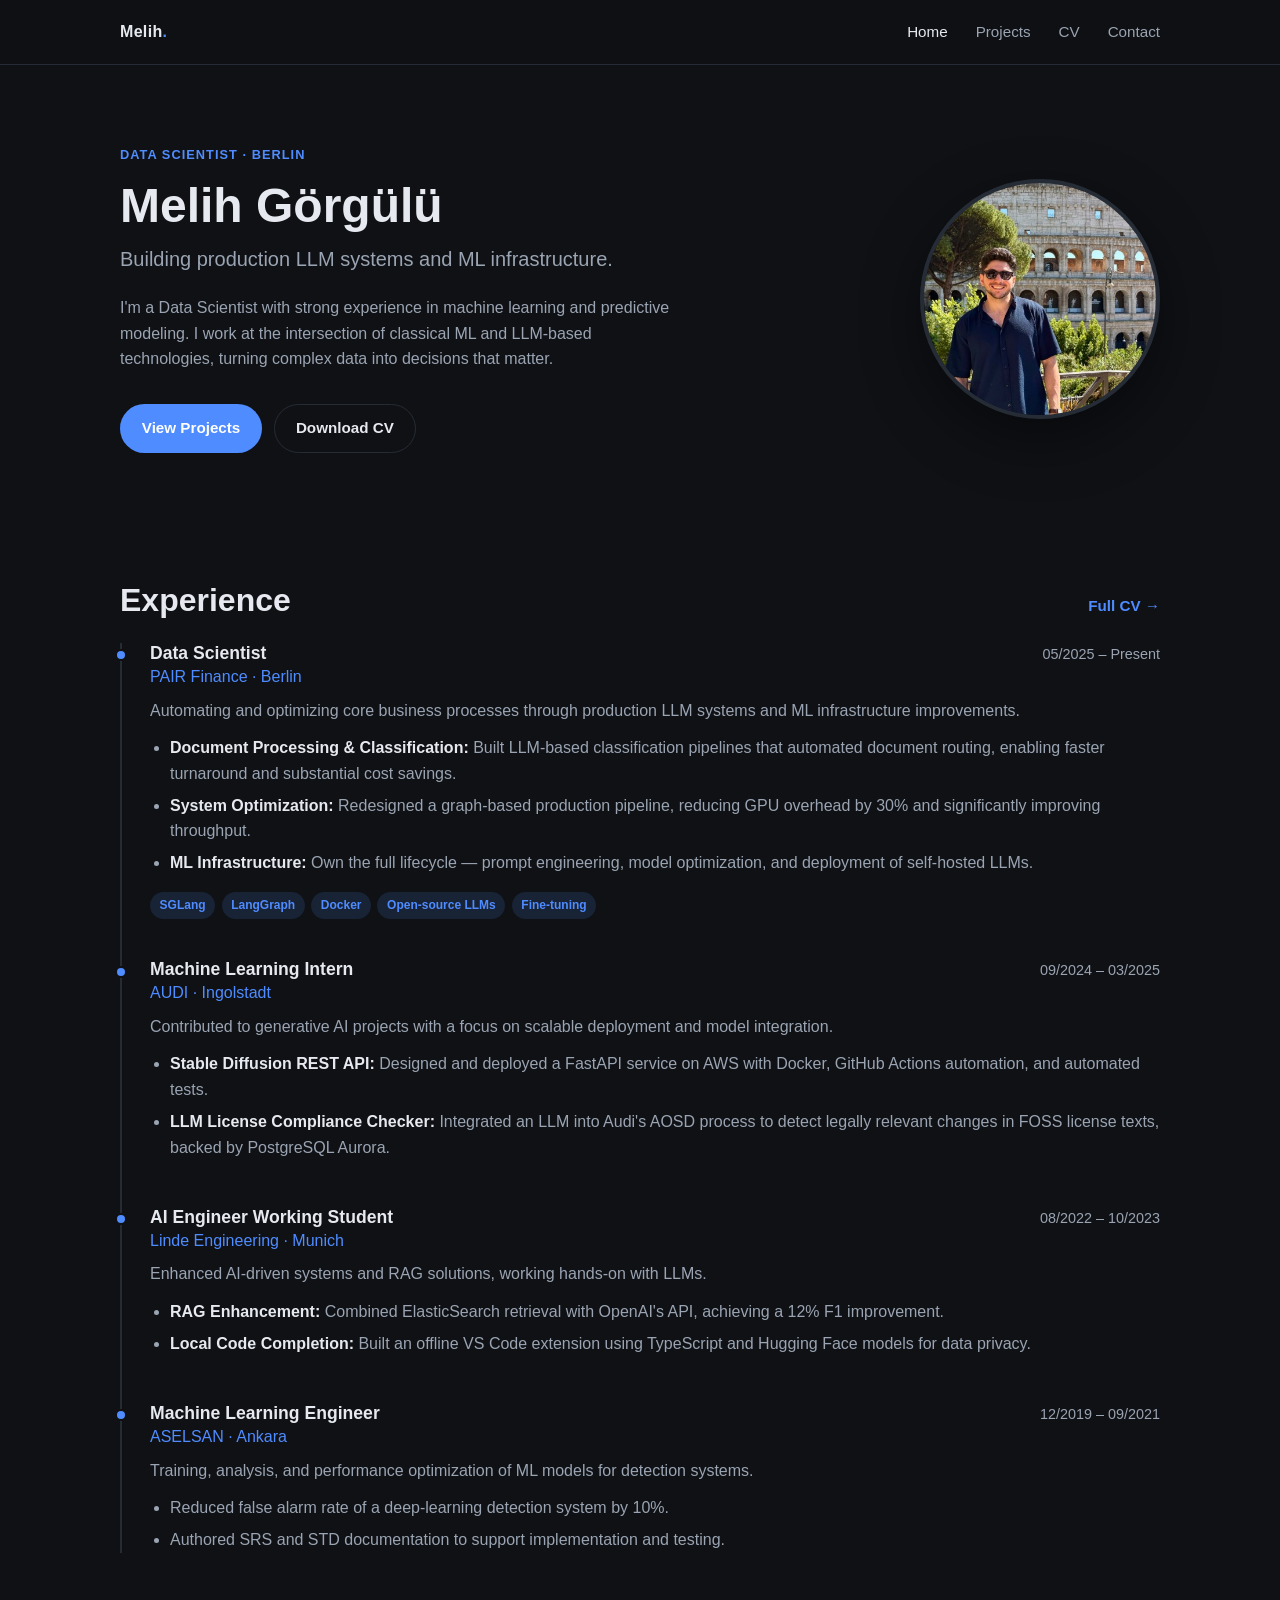
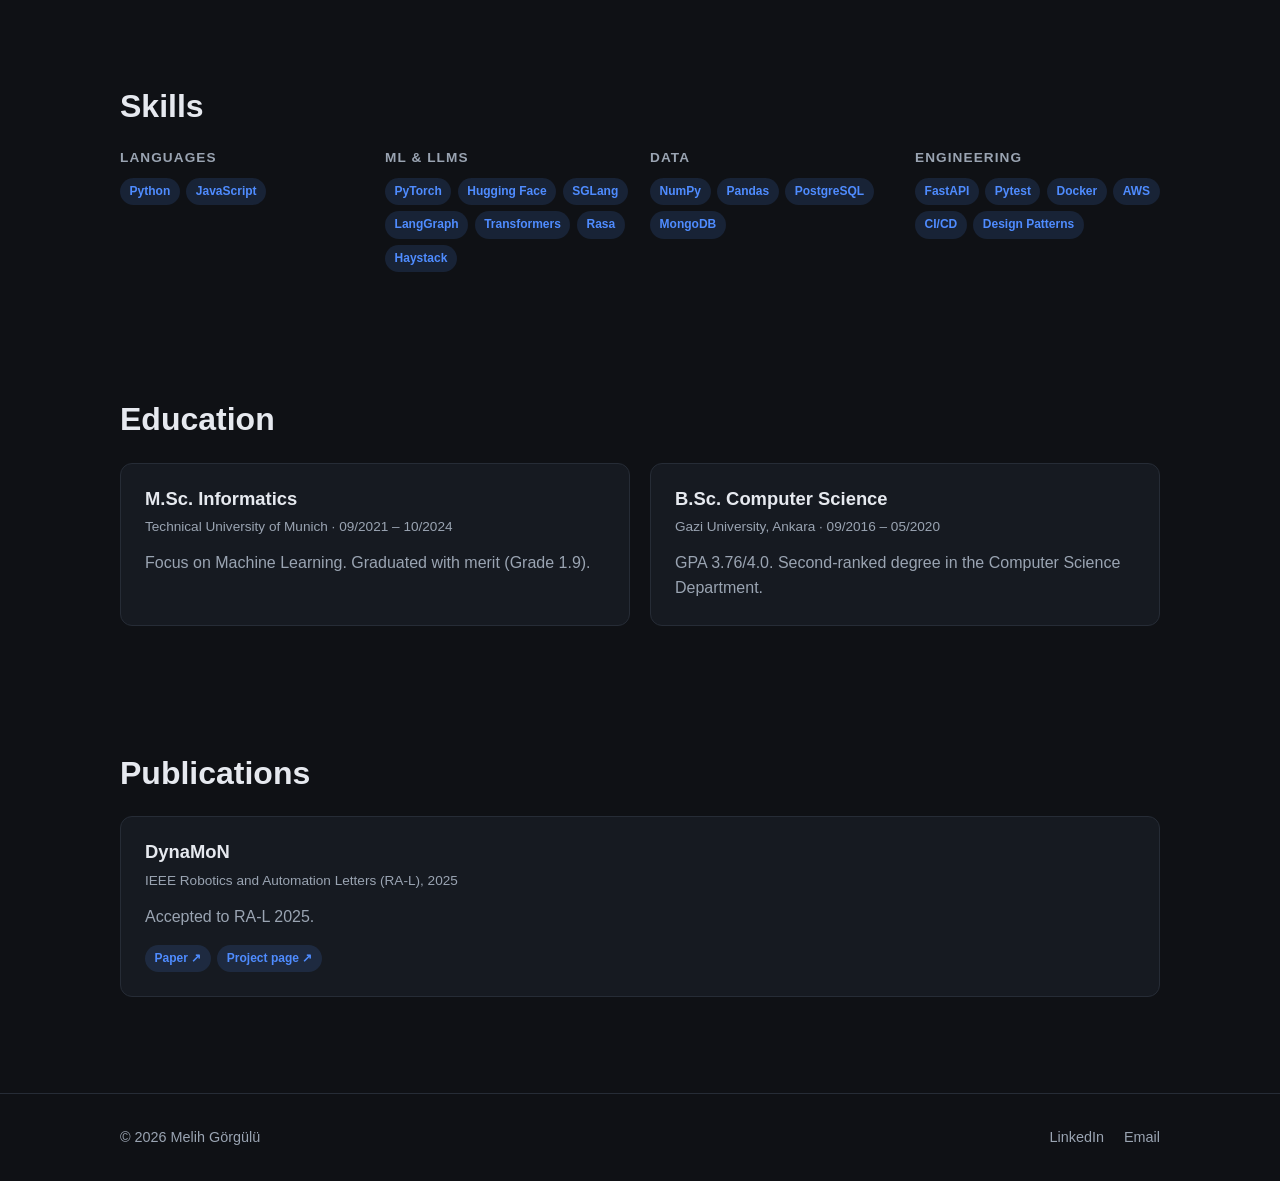
==== index.html @ 757ae7d1 "Initial portfolio site Static HTML/CSS portfolio with home, projects, CV, and contact pages.  Co-Aut" ====
<!DOCTYPE html>
<html lang="en">
<head>
  <meta charset="UTF-8" />
  <meta name="viewport" content="width=device-width, initial-scale=1.0" />
  <title>Melih Görgülü — Data Scientist</title>
  <meta name="description" content="Melih Görgülü is a Data Scientist based in Berlin, working on production LLM systems, machine learning infrastructure, and predictive modeling." />
  <link rel="stylesheet" href="css/style.css" />
</head>
<body>

  <header class="site-header">
    <div class="container">
      <a href="index.html" class="logo">Melih<span>.</span></a>
      <nav class="nav">
        <ul>
          <li><a href="index.html" class="active">Home</a></li>
          <li><a href="projects.html">Projects</a></li>
          <li><a href="cv.html">CV</a></li>
          <li><a href="contact.html">Contact</a></li>
        </ul>
      </nav>
    </div>
  </header>

  <main>

    <!-- Hero -->
    <section class="hero">
      <div class="container">
        <div class="hero-text">
          <p class="eyebrow">Data Scientist · Berlin</p>
          <h1>Melih Görgülü</h1>
          <p class="subtitle">Building production LLM systems and ML infrastructure.</p>
          <p class="lead">
            I'm a Data Scientist with strong experience in machine learning and predictive modeling.
            I work at the intersection of classical ML and LLM-based technologies, turning complex
            data into decisions that matter.
          </p>
          <div class="hero-actions">
            <a href="projects.html" class="btn btn-primary">View Projects</a>
            <a href="assets/CV.pdf" class="btn btn-outline" target="_blank" rel="noopener">Download CV</a>
          </div>
        </div>
        <div class="hero-photo">
          <img src="assets/melih-photo.jpeg" alt="Portrait of Melih Görgülü" />
        </div>
      </div>
    </section>

    <!-- Experience -->
    <section id="experience">
      <div class="container">
        <div class="section-header">
          <h2>Experience</h2>
          <a href="cv.html">Full CV →</a>
        </div>

        <div class="timeline">

          <div class="timeline-item">
            <div class="timeline-header">
              <div>
                <h3>Data Scientist</h3>
                <span class="company">PAIR Finance · Berlin</span>
              </div>
              <span class="period">05/2025 – Present</span>
            </div>
            <p>Automating and optimizing core business processes through production LLM systems and ML infrastructure improvements.</p>
            <ul>
              <li><strong>Document Processing &amp; Classification:</strong> Built LLM-based classification pipelines that automated document routing, enabling faster turnaround and substantial cost savings.</li>
              <li><strong>System Optimization:</strong> Redesigned a graph-based production pipeline, reducing GPU overhead by 30% and significantly improving throughput.</li>
              <li><strong>ML Infrastructure:</strong> Own the full lifecycle — prompt engineering, model optimization, and deployment of self-hosted LLMs.</li>
            </ul>
            <div class="tags">
              <span class="tag">SGLang</span>
              <span class="tag">LangGraph</span>
              <span class="tag">Docker</span>
              <span class="tag">Open-source LLMs</span>
              <span class="tag">Fine-tuning</span>
            </div>
          </div>

          <div class="timeline-item">
            <div class="timeline-header">
              <div>
                <h3>Machine Learning Intern</h3>
                <span class="company">AUDI · Ingolstadt</span>
              </div>
              <span class="period">09/2024 – 03/2025</span>
            </div>
            <p>Contributed to generative AI projects with a focus on scalable deployment and model integration.</p>
            <ul>
              <li><strong>Stable Diffusion REST API:</strong> Designed and deployed a FastAPI service on AWS with Docker, GitHub Actions automation, and automated tests.</li>
              <li><strong>LLM License Compliance Checker:</strong> Integrated an LLM into Audi's AOSD process to detect legally relevant changes in FOSS license texts, backed by PostgreSQL Aurora.</li>
            </ul>
          </div>

          <div class="timeline-item">
            <div class="timeline-header">
              <div>
                <h3>AI Engineer Working Student</h3>
                <span class="company">Linde Engineering · Munich</span>
              </div>
              <span class="period">08/2022 – 10/2023</span>
            </div>
            <p>Enhanced AI-driven systems and RAG solutions, working hands-on with LLMs.</p>
            <ul>
              <li><strong>RAG Enhancement:</strong> Combined ElasticSearch retrieval with OpenAI's API, achieving a 12% F1 improvement.</li>
              <li><strong>Local Code Completion:</strong> Built an offline VS Code extension using TypeScript and Hugging Face models for data privacy.</li>
            </ul>
          </div>

          <div class="timeline-item">
            <div class="timeline-header">
              <div>
                <h3>Machine Learning Engineer</h3>
                <span class="company">ASELSAN · Ankara</span>
              </div>
              <span class="period">12/2019 – 09/2021</span>
            </div>
            <p>Training, analysis, and performance optimization of ML models for detection systems.</p>
            <ul>
              <li>Reduced false alarm rate of a deep-learning detection system by 10%.</li>
              <li>Authored SRS and STD documentation to support implementation and testing.</li>
            </ul>
          </div>

        </div>
      </div>
    </section>

    <!-- Skills -->
    <section id="skills">
      <div class="container">
        <h2>Skills</h2>
        <div class="skills-grid">
          <div class="skill-group">
            <h3>Languages</h3>
            <div class="tags">
              <span class="tag">Python</span>
              <span class="tag">JavaScript</span>
            </div>
          </div>
          <div class="skill-group">
            <h3>ML &amp; LLMs</h3>
            <div class="tags">
              <span class="tag">PyTorch</span>
              <span class="tag">Hugging Face</span>
              <span class="tag">SGLang</span>
              <span class="tag">LangGraph</span>
              <span class="tag">Transformers</span>
              <span class="tag">Rasa</span>
              <span class="tag">Haystack</span>
            </div>
          </div>
          <div class="skill-group">
            <h3>Data</h3>
            <div class="tags">
              <span class="tag">NumPy</span>
              <span class="tag">Pandas</span>
              <span class="tag">PostgreSQL</span>
              <span class="tag">MongoDB</span>
            </div>
          </div>
          <div class="skill-group">
            <h3>Engineering</h3>
            <div class="tags">
              <span class="tag">FastAPI</span>
              <span class="tag">Pytest</span>
              <span class="tag">Docker</span>
              <span class="tag">AWS</span>
              <span class="tag">CI/CD</span>
              <span class="tag">Design Patterns</span>
            </div>
          </div>
        </div>
      </div>
    </section>

    <!-- Education -->
    <section id="education">
      <div class="container">
        <h2>Education</h2>
        <div class="grid grid-2">
          <div class="card">
            <h3>M.Sc. Informatics</h3>
            <p class="meta">Technical University of Munich · 09/2021 – 10/2024</p>
            <p>Focus on Machine Learning. Graduated with merit (Grade 1.9).</p>
          </div>
          <div class="card">
            <h3>B.Sc. Computer Science</h3>
            <p class="meta">Gazi University, Ankara · 09/2016 – 05/2020</p>
            <p>GPA 3.76/4.0. Second-ranked degree in the Computer Science Department.</p>
          </div>
        </div>
      </div>
    </section>

    <!-- Publication -->
    <section id="publications">
      <div class="container">
        <h2>Publications</h2>
        <div class="card">
          <h3>DynaMoN</h3>
          <p class="meta">IEEE Robotics and Automation Letters (RA-L), 2025</p>
          <p>Accepted to RA-L 2025.</p>
          <div class="tags">
            <a class="tag" href="https://ieeexplore.ieee.org/document/10777295" target="_blank" rel="noopener">Paper ↗</a>
            <a class="tag" href="https://hannahhaensen.github.io/DynaMoN/" target="_blank" rel="noopener">Project page ↗</a>
          </div>
        </div>
      </div>
    </section>

  </main>

  <footer class="site-footer">
    <div class="container">
      <span>© 2026 Melih Görgülü</span>
      <div class="footer-links">
        <a href="https://linkedin.com/in/melih-gorgulu" target="_blank" rel="noopener">LinkedIn</a>
        <a href="mailto:melihgorgulu98@gmail.com">Email</a>
      </div>
    </div>
  </footer>

</body>
</html>
---- css/style.css ----
/* ==========================================================
   Melih Görgülü — Portfolio Stylesheet
   ========================================================== */

/* ---------- Reset ---------- */
*,
*::before,
*::after {
  box-sizing: border-box;
  margin: 0;
  padding: 0;
}

html {
  scroll-behavior: smooth;
}

img {
  display: block;
  max-width: 100%;
}

a {
  color: inherit;
  text-decoration: none;
}

ul {
  list-style: none;
}

button,
input,
textarea {
  font: inherit;
  color: inherit;
}

/* ---------- Design tokens ---------- */
:root {
  --bg: #0f1115;
  --bg-elevated: #161a21;
  --border: #262c36;
  --text: #e6e9ef;
  --text-muted: #9aa4b2;
  --accent: #4f8cff;
  --accent-soft: rgba(79, 140, 255, 0.14);
  --radius: 12px;
  --max-width: 1040px;
  --font: -apple-system, BlinkMacSystemFont, "Segoe UI", Roboto, "Helvetica Neue",
    Arial, sans-serif;
}

/* ---------- Base ---------- */
body {
  font-family: var(--font);
  background: var(--bg);
  color: var(--text);
  line-height: 1.6;
  -webkit-font-smoothing: antialiased;
}

.container {
  width: min(var(--max-width), 100% - 2.5rem);
  margin-inline: auto;
}

h1,
h2,
h3 {
  line-height: 1.2;
  font-weight: 700;
}

h1 {
  font-size: clamp(2rem, 5vw, 3rem);
}

h2 {
  font-size: clamp(1.5rem, 3vw, 2rem);
  margin-bottom: 1.5rem;
}

h3 {
  font-size: 1.15rem;
}

p {
  color: var(--text-muted);
}

section {
  padding-block: 4rem;
}

.muted {
  color: var(--text-muted);
}

/* ---------- Header / Nav ---------- */
.site-header {
  position: sticky;
  top: 0;
  z-index: 10;
  background: rgba(15, 17, 21, 0.85);
  backdrop-filter: blur(10px);
  border-bottom: 1px solid var(--border);
}

.site-header .container {
  display: flex;
  align-items: center;
  justify-content: space-between;
  gap: 1.5rem;
  min-height: 64px;
}

.logo {
  font-weight: 700;
  letter-spacing: 0.02em;
}

.logo span {
  color: var(--accent);
}

.nav ul {
  display: flex;
  gap: 1.75rem;
}

.nav a {
  color: var(--text-muted);
  font-size: 0.95rem;
  transition: color 0.2s;
}

.nav a:hover,
.nav a.active {
  color: var(--text);
}

/* ---------- Buttons ---------- */
.btn {
  display: inline-flex;
  align-items: center;
  gap: 0.5rem;
  padding: 0.7rem 1.3rem;
  border-radius: 999px;
  font-weight: 600;
  font-size: 0.95rem;
  border: 1px solid transparent;
  cursor: pointer;
  transition: background 0.2s, border-color 0.2s, transform 0.1s;
}

.btn:active {
  transform: translateY(1px);
}

.btn-primary {
  background: var(--accent);
  color: #fff;
}

.btn-primary:hover {
  background: #3f7bef;
}

.btn-outline {
  border-color: var(--border);
  color: var(--text);
  background: transparent;
}

.btn-outline:hover {
  border-color: var(--accent);
  background: var(--accent-soft);
}

/* ---------- Hero ---------- */
.hero {
  padding-block: 5rem 4rem;
}

.hero .container {
  display: grid;
  grid-template-columns: 1fr auto;
  gap: 3rem;
  align-items: center;
}

.hero-text .eyebrow {
  color: var(--accent);
  font-weight: 600;
  letter-spacing: 0.08em;
  text-transform: uppercase;
  font-size: 0.8rem;
  margin-bottom: 0.75rem;
}

.hero-text h1 {
  margin-bottom: 0.5rem;
}

.hero-text .subtitle {
  font-size: 1.25rem;
  margin-bottom: 1.25rem;
  color: var(--text-muted);
}

.hero-text .lead {
  max-width: 560px;
  margin-bottom: 2rem;
}

.hero-actions {
  display: flex;
  flex-wrap: wrap;
  gap: 0.75rem;
}

.hero-photo img {
  width: 240px;
  height: 240px;
  object-fit: cover;
  border-radius: 50%;
  border: 4px solid var(--border);
  box-shadow: 0 20px 60px rgba(0, 0, 0, 0.45);
}

/* ---------- Cards ---------- */
.card {
  background: var(--bg-elevated);
  border: 1px solid var(--border);
  border-radius: var(--radius);
  padding: 1.5rem;
  transition: border-color 0.2s, transform 0.2s;
}

.card:hover {
  border-color: var(--accent);
  transform: translateY(-2px);
}

.card h3 {
  margin-bottom: 0.4rem;
}

.card .meta {
  font-size: 0.85rem;
  color: var(--text-muted);
  margin-bottom: 0.75rem;
}

.grid {
  display: grid;
  gap: 1.25rem;
}

.grid-2 {
  grid-template-columns: repeat(2, 1fr);
}

.grid-3 {
  grid-template-columns: repeat(3, 1fr);
}

/* ---------- Tags ---------- */
.tags {
  display: flex;
  flex-wrap: wrap;
  gap: 0.4rem;
  margin-top: 1rem;
}

.tag {
  font-size: 0.75rem;
  padding: 0.25rem 0.6rem;
  border-radius: 999px;
  background: var(--accent-soft);
  color: var(--accent);
  font-weight: 600;
}

/* ---------- Timeline (Experience / Education) ---------- */
.timeline {
  position: relative;
  padding-left: 1.75rem;
  border-left: 2px solid var(--border);
}

.timeline-item {
  position: relative;
  padding-bottom: 2.5rem;
}

.timeline-item:last-child {
  padding-bottom: 0;
}

.timeline-item::before {
  content: "";
  position: absolute;
  left: calc(-1.75rem - 7px);
  top: 0.4rem;
  width: 12px;
  height: 12px;
  border-radius: 50%;
  background: var(--accent);
  border: 2px solid var(--bg);
}

.timeline-header {
  display: flex;
  flex-wrap: wrap;
  justify-content: space-between;
  gap: 0.5rem 1rem;
  margin-bottom: 0.5rem;
}

.timeline-header h3 {
  font-size: 1.1rem;
}

.timeline-header .company {
  color: var(--accent);
  font-weight: 500;
}

.timeline-header .period {
  font-size: 0.9rem;
  color: var(--text-muted);
  white-space: nowrap;
}

.timeline-item ul {
  list-style: disc;
  padding-left: 1.25rem;
  margin-top: 0.75rem;
  color: var(--text-muted);
}

.timeline-item li {
  margin-bottom: 0.4rem;
}

.timeline-item li strong {
  color: var(--text);
}

/* ---------- Skills ---------- */
.skills-grid {
  display: grid;
  grid-template-columns: repeat(auto-fit, minmax(220px, 1fr));
  gap: 1.25rem;
}

.skill-group h3 {
  font-size: 0.85rem;
  text-transform: uppercase;
  letter-spacing: 0.08em;
  color: var(--text-muted);
  margin-bottom: 0.75rem;
}

.skill-group .tags {
  margin-top: 0;
}

/* ---------- Section header ---------- */
.section-header {
  display: flex;
  align-items: baseline;
  justify-content: space-between;
  flex-wrap: wrap;
  gap: 1rem;
  margin-bottom: 1.5rem;
}

.section-header h2 {
  margin-bottom: 0;
}

.section-header a {
  color: var(--accent);
  font-weight: 600;
  font-size: 0.95rem;
}

/* ---------- Page hero (inner pages) ---------- */
.page-hero {
  padding-block: 4rem 2rem;
}

.page-hero h1 {
  margin-bottom: 0.5rem;
}

.page-hero p {
  max-width: 640px;
}

/* ---------- CV page ---------- */
.cv-actions {
  display: flex;
  flex-wrap: wrap;
  gap: 0.75rem;
  margin-top: 1.5rem;
}

.cv-embed {
  width: 100%;
  height: 80vh;
  border: 1px solid var(--border);
  border-radius: var(--radius);
  background: var(--bg-elevated);
}

/* ---------- Contact form ---------- */
.contact-layout {
  display: grid;
  grid-template-columns: 1fr 1.4fr;
  gap: 3rem;
}

.contact-info ul {
  margin-top: 1.5rem;
  display: flex;
  flex-direction: column;
  gap: 0.75rem;
}

.contact-info li a {
  color: var(--accent);
}

.form-group {
  margin-bottom: 1.25rem;
}

.form-group label {
  display: block;
  font-size: 0.9rem;
  font-weight: 600;
  margin-bottom: 0.4rem;
}

.form-group input,
.form-group textarea {
  width: 100%;
  padding: 0.8rem 1rem;
  background: var(--bg-elevated);
  border: 1px solid var(--border);
  border-radius: 8px;
  color: var(--text);
  transition: border-color 0.2s;
}

.form-group input:focus,
.form-group textarea:focus {
  outline: none;
  border-color: var(--accent);
}

.form-group textarea {
  min-height: 160px;
  resize: vertical;
}

/* ---------- Footer ---------- */
.site-footer {
  border-top: 1px solid var(--border);
  padding-block: 2rem;
  margin-top: 2rem;
}

.site-footer .container {
  display: flex;
  flex-wrap: wrap;
  justify-content: space-between;
  gap: 1rem;
  font-size: 0.9rem;
  color: var(--text-muted);
}

.site-footer a:hover {
  color: var(--text);
}

.footer-links {
  display: flex;
  gap: 1.25rem;
}

/* ---------- Responsive ---------- */
@media (max-width: 820px) {
  .hero .container {
    grid-template-columns: 1fr;
    text-align: center;
  }

  .hero-photo {
    order: -1;
    justify-self: center;
  }

  .hero-text .lead {
    margin-inline: auto;
  }

  .hero-actions {
    justify-content: center;
  }

  .grid-2,
  .grid-3 {
    grid-template-columns: 1fr;
  }

  .contact-layout {
    grid-template-columns: 1fr;
  }
}

@media (max-width: 560px) {
  .site-header .container {
    gap: 0.75rem;
  }

  .nav ul {
    gap: 0.75rem;
  }

  .nav a {
    font-size: 0.8rem;
  }

  section {
    padding-block: 3rem;
  }

  .hero-photo img {
    width: 180px;
    height: 180px;
  }
}
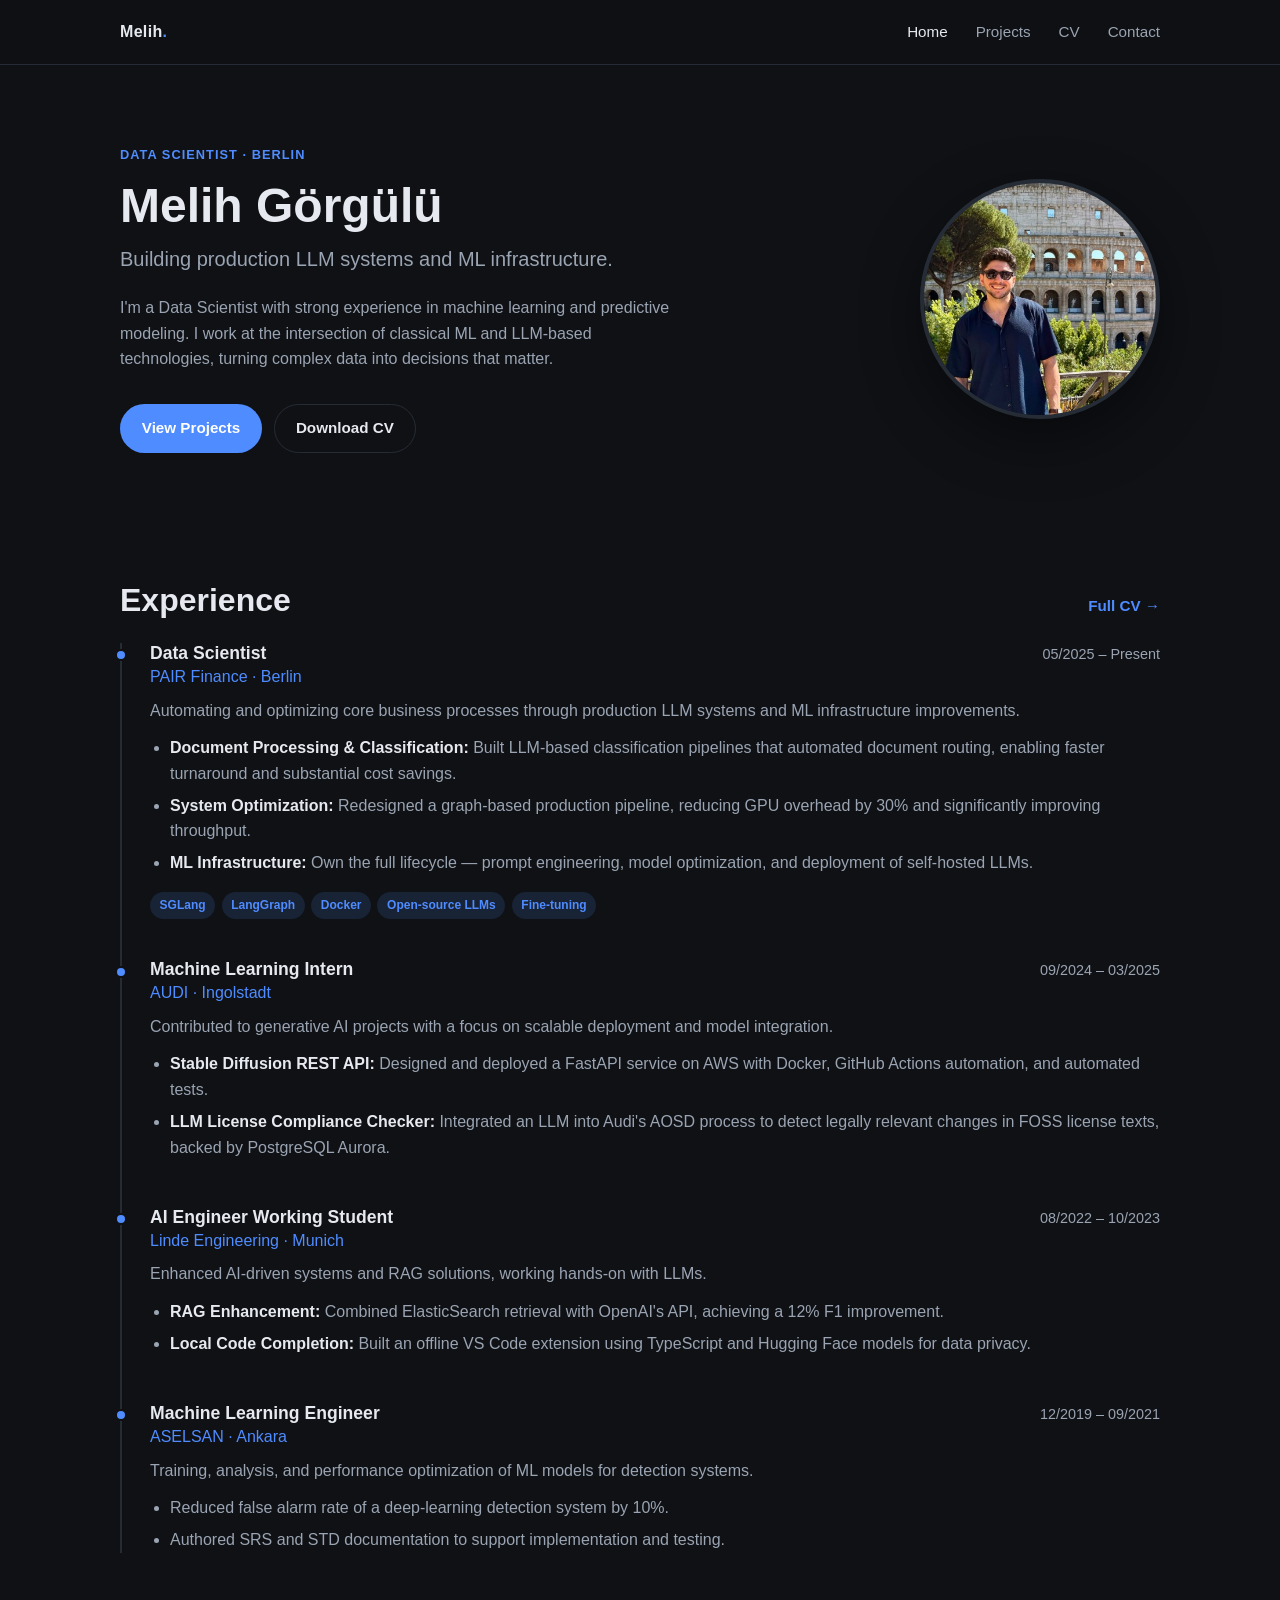
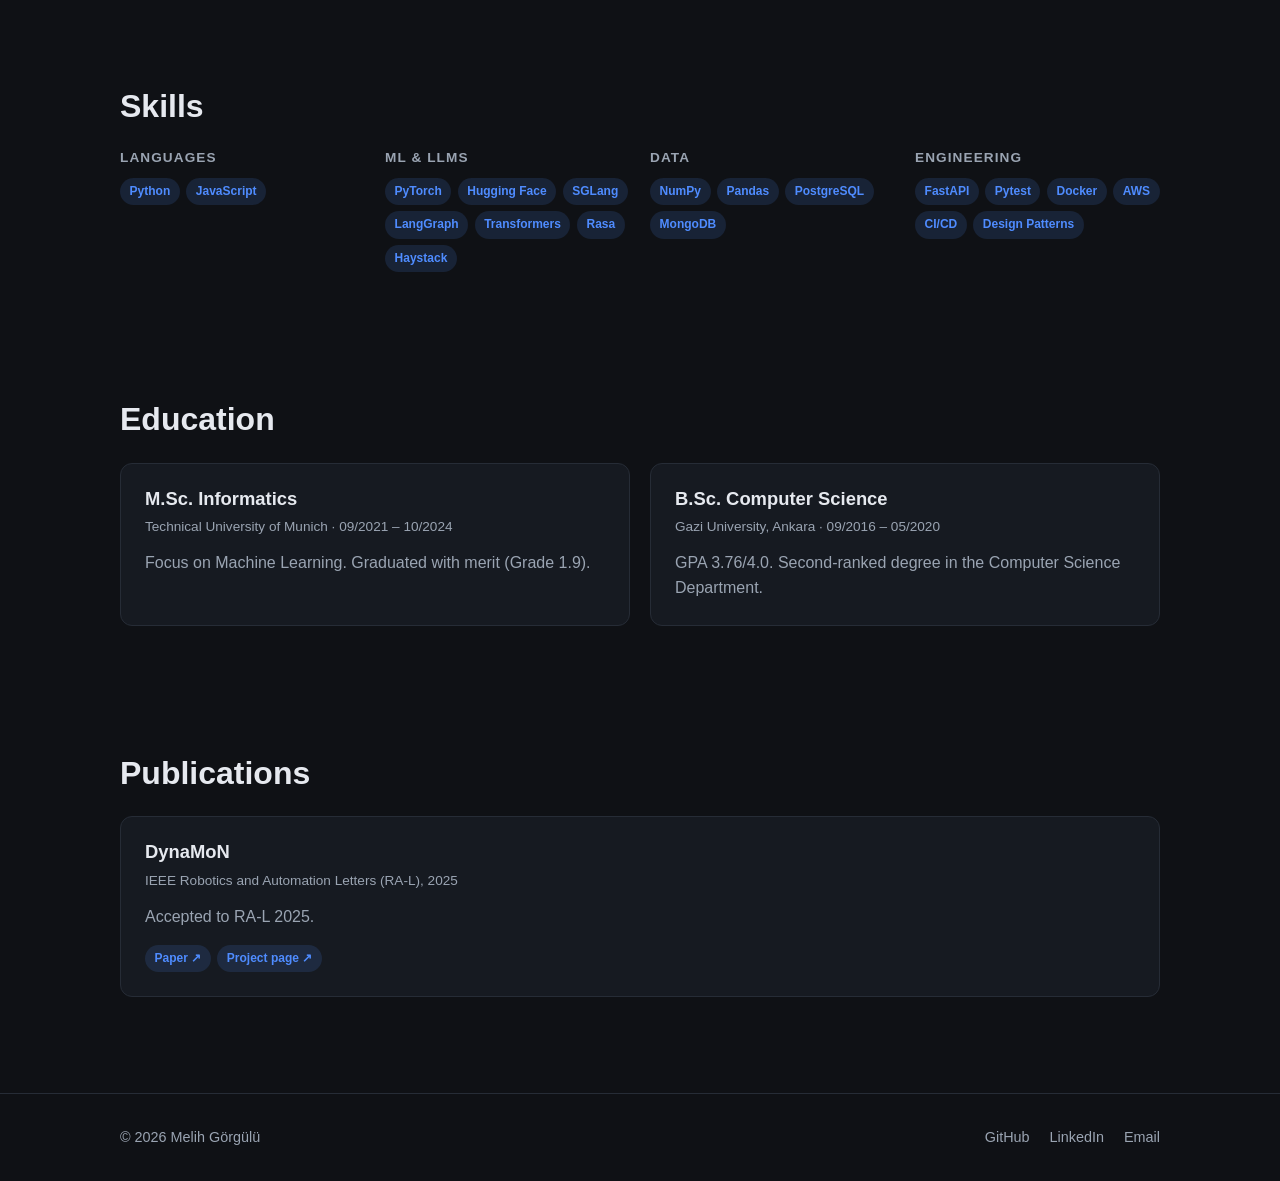
==== commit 884d2bea: "Agent Host changes for agents/website-improvement-suggestions" ====
--- a/index.html
+++ b/index.html
@@ -5,16 +5,60 @@
   <meta name="viewport" content="width=device-width, initial-scale=1.0" />
   <title>Melih Görgülü — Data Scientist</title>
   <meta name="description" content="Melih Görgülü is a Data Scientist based in Berlin, working on production LLM systems, machine learning infrastructure, and predictive modeling." />
+  <link rel="canonical" href="https://melihgorgulu.github.io/index.html" />
+  <meta name="theme-color" content="#0f1115" />
+  <link rel="icon" href="assets/favicon.svg" type="image/svg+xml" />
+
+  <!-- Open Graph / social sharing -->
+  <meta property="og:type" content="website" />
+  <meta property="og:site_name" content="Melih Görgülü" />
+  <meta property="og:title" content="Melih Görgülü — Data Scientist" />
+  <meta property="og:description" content="Data Scientist in Berlin building production LLM systems, ML infrastructure, and predictive models." />
+  <meta property="og:url" content="https://melihgorgulu.github.io/index.html" />
+  <meta property="og:image" content="https://melihgorgulu.github.io/assets/melih-photo.jpeg" />
+  <meta name="twitter:card" content="summary" />
+  <meta name="twitter:title" content="Melih Görgülü — Data Scientist" />
+  <meta name="twitter:description" content="Data Scientist in Berlin building production LLM systems, ML infrastructure, and predictive models." />
+  <meta name="twitter:image" content="https://melihgorgulu.github.io/assets/melih-photo.jpeg" />
+
   <link rel="stylesheet" href="css/style.css" />
+
+  <script type="application/ld+json">
+  {
+    "@context": "https://schema.org",
+    "@type": "Person",
+    "name": "Melih Görgülü",
+    "jobTitle": "Data Scientist",
+    "url": "https://melihgorgulu.github.io/",
+    "image": "https://melihgorgulu.github.io/assets/melih-photo.jpeg",
+    "email": "mailto:melihgorgulu98@gmail.com",
+    "address": {
+      "@type": "PostalAddress",
+      "addressLocality": "Berlin",
+      "addressCountry": "DE"
+    },
+    "alumniOf": [
+      { "@type": "CollegeOrUniversity", "name": "Technical University of Munich" },
+      { "@type": "CollegeOrUniversity", "name": "Gazi University" }
+    ],
+    "knowsAbout": ["Large Language Models", "Machine Learning", "MLOps", "RAG", "Deep Learning"],
+    "sameAs": [
+      "https://linkedin.com/in/melih-gorgulu",
+      "https://github.com/melihgorgulu"
+    ]
+  }
+  </script>
 </head>
 <body>
+
+  <a class="skip-link" href="#main">Skip to content</a>
 
   <header class="site-header">
     <div class="container">
       <a href="index.html" class="logo">Melih<span>.</span></a>
-      <nav class="nav">
+      <nav class="nav" aria-label="Primary">
         <ul>
-          <li><a href="index.html" class="active">Home</a></li>
+          <li><a href="index.html" class="active" aria-current="page">Home</a></li>
           <li><a href="projects.html">Projects</a></li>
           <li><a href="cv.html">CV</a></li>
           <li><a href="contact.html">Contact</a></li>
@@ -23,7 +67,7 @@
     </div>
   </header>
 
-  <main>
+  <main id="main">
 
     <!-- Hero -->
     <section class="hero">
@@ -43,7 +87,7 @@
           </div>
         </div>
         <div class="hero-photo">
-          <img src="assets/melih-photo.jpeg" alt="Portrait of Melih Görgülü" />
+          <img src="assets/melih-photo.jpeg" alt="Portrait of Melih Görgülü" width="400" height="400" />
         </div>
       </div>
     </section>
@@ -217,13 +261,17 @@
 
   <footer class="site-footer">
     <div class="container">
-      <span>© 2026 Melih Görgülü</span>
+      <span>© <span id="year">2026</span> Melih Görgülü</span>
       <div class="footer-links">
+        <a href="https://github.com/melihgorgulu" target="_blank" rel="noopener">GitHub</a>
         <a href="https://linkedin.com/in/melih-gorgulu" target="_blank" rel="noopener">LinkedIn</a>
         <a href="mailto:melihgorgulu98@gmail.com">Email</a>
       </div>
     </div>
   </footer>
 
+
+  <script>document.getElementById("year").textContent = new Date().getFullYear();</script>
+
 </body>
 </html>
--- a/css/style.css
+++ b/css/style.css
@@ -97,6 +97,29 @@
   color: var(--text-muted);
 }
 
+/* ---------- Accessibility ---------- */
+.skip-link {
+  position: absolute;
+  left: -9999px;
+  top: 0;
+  z-index: 100;
+  padding: 0.6rem 1rem;
+  background: var(--accent);
+  color: #fff;
+  border-radius: 0 0 8px 0;
+  font-weight: 600;
+}
+
+.skip-link:focus {
+  left: 0;
+}
+
+:focus-visible {
+  outline: 2px solid var(--accent);
+  outline-offset: 2px;
+  border-radius: 4px;
+}
+
 /* ---------- Header / Nav ---------- */
 .site-header {
   position: sticky;
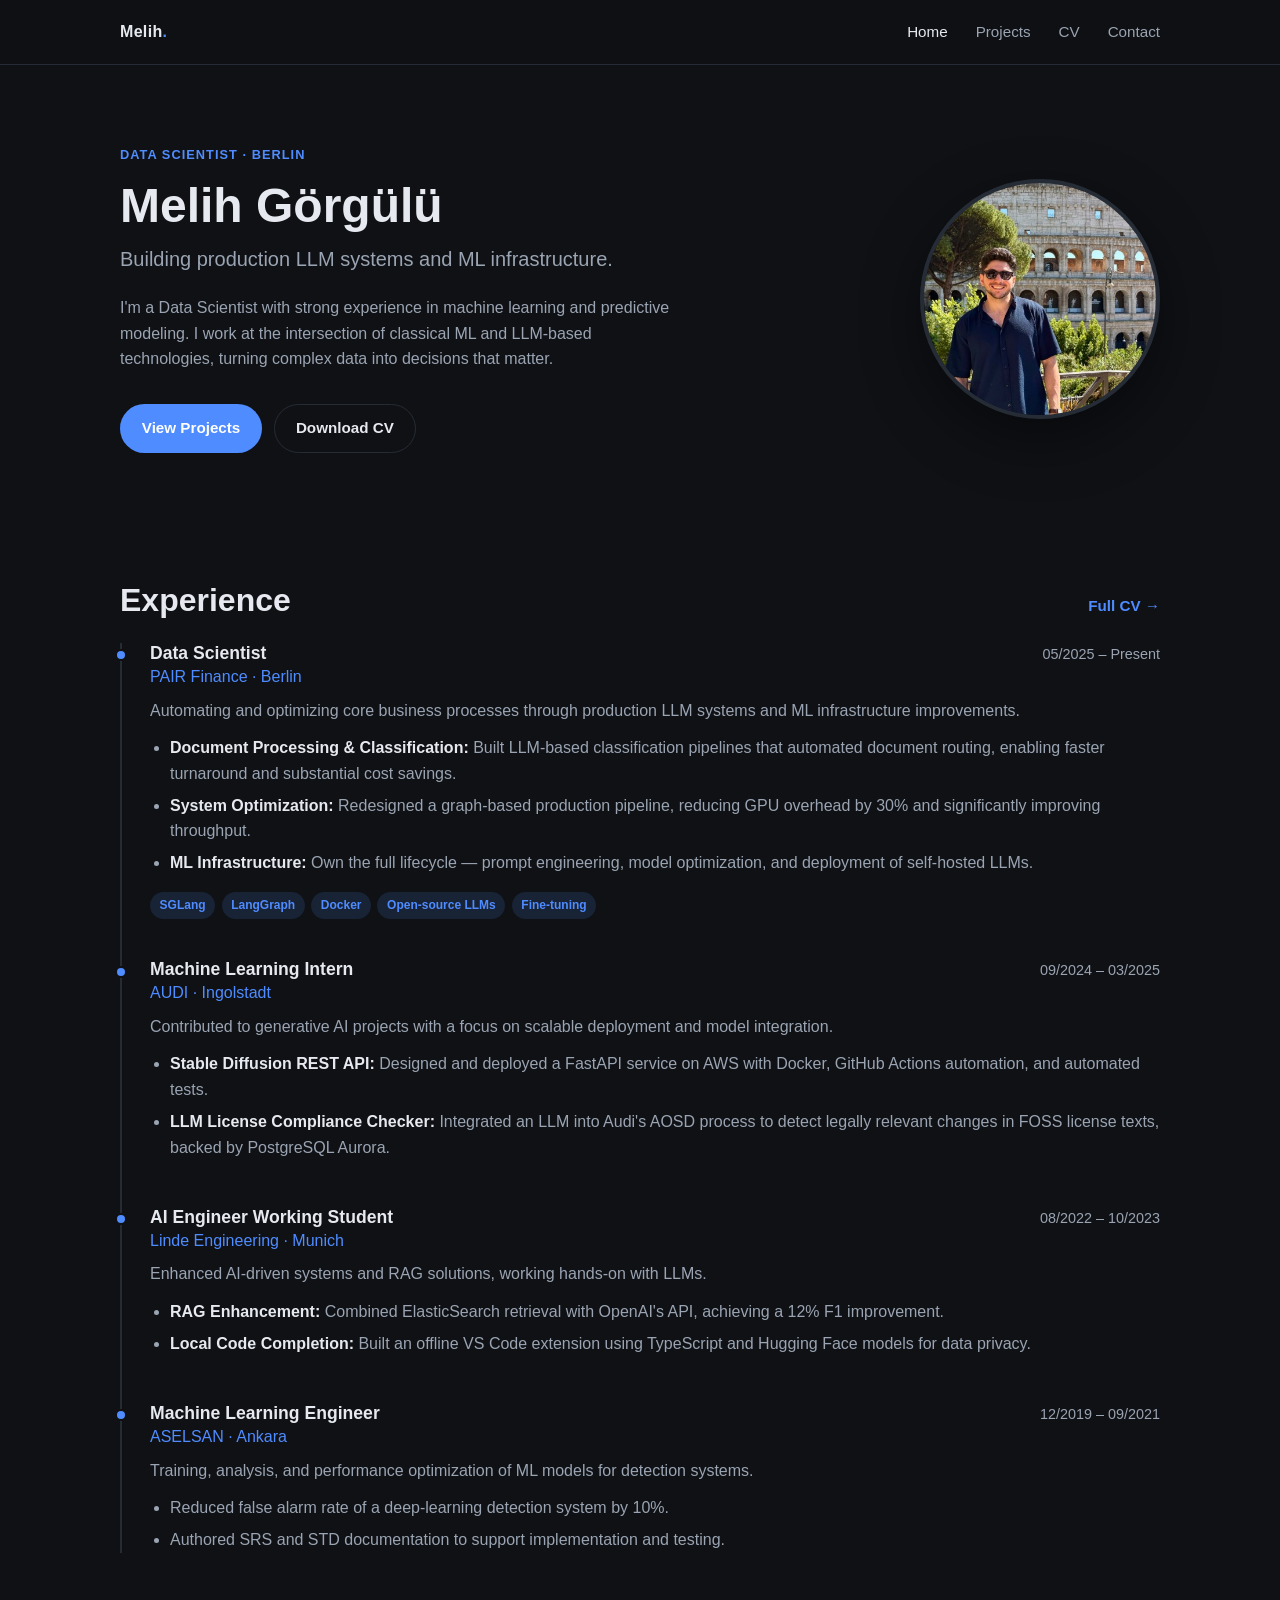
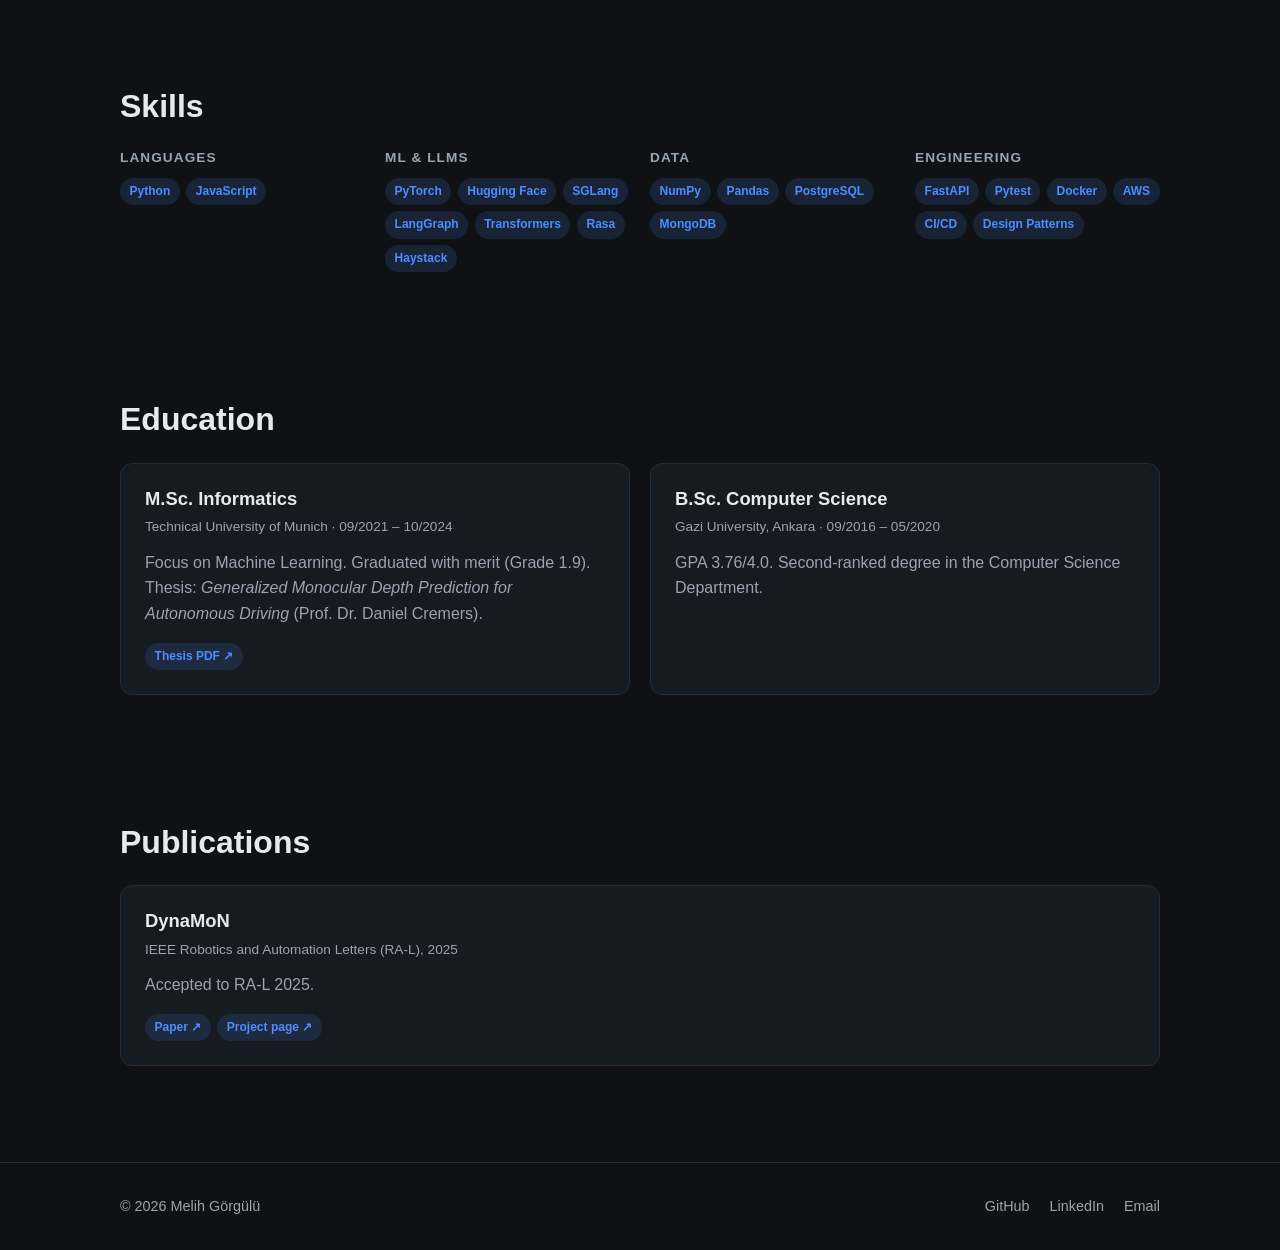
==== commit 4d3b2929: "Add M.Sc. thesis to portfolio Adds the TUM master's thesis PDF and links it from a Research card on " ====
--- a/index.html
+++ b/index.html
@@ -231,6 +231,10 @@
             <h3>M.Sc. Informatics</h3>
             <p class="meta">Technical University of Munich · 09/2021 – 10/2024</p>
             <p>Focus on Machine Learning. Graduated with merit (Grade 1.9).</p>
+            <p>Thesis: <em>Generalized Monocular Depth Prediction for Autonomous Driving</em> (Prof. Dr. Daniel Cremers).</p>
+            <div class="tags">
+              <a class="tag" href="assets/TUM_Informatics_Thesis.pdf" target="_blank" rel="noopener">Thesis PDF ↗</a>
+            </div>
           </div>
           <div class="card">
             <h3>B.Sc. Computer Science</h3>
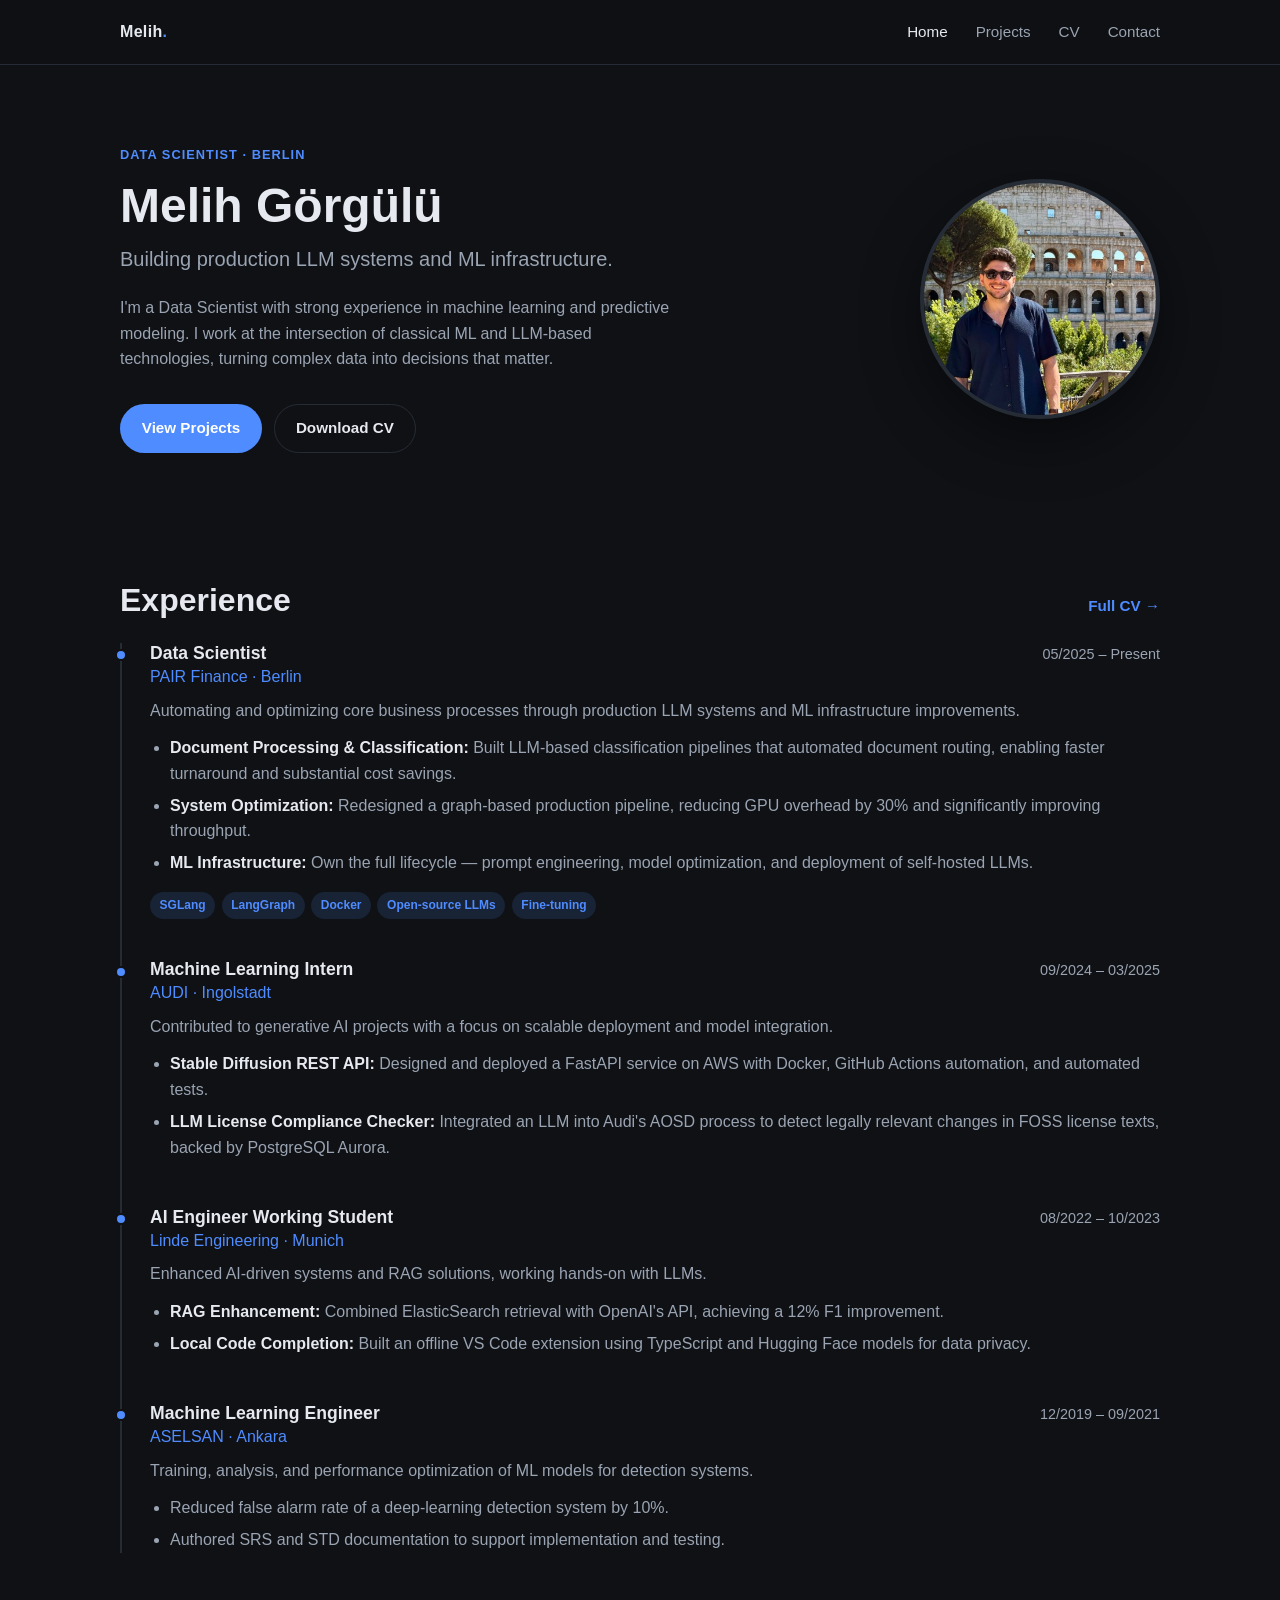
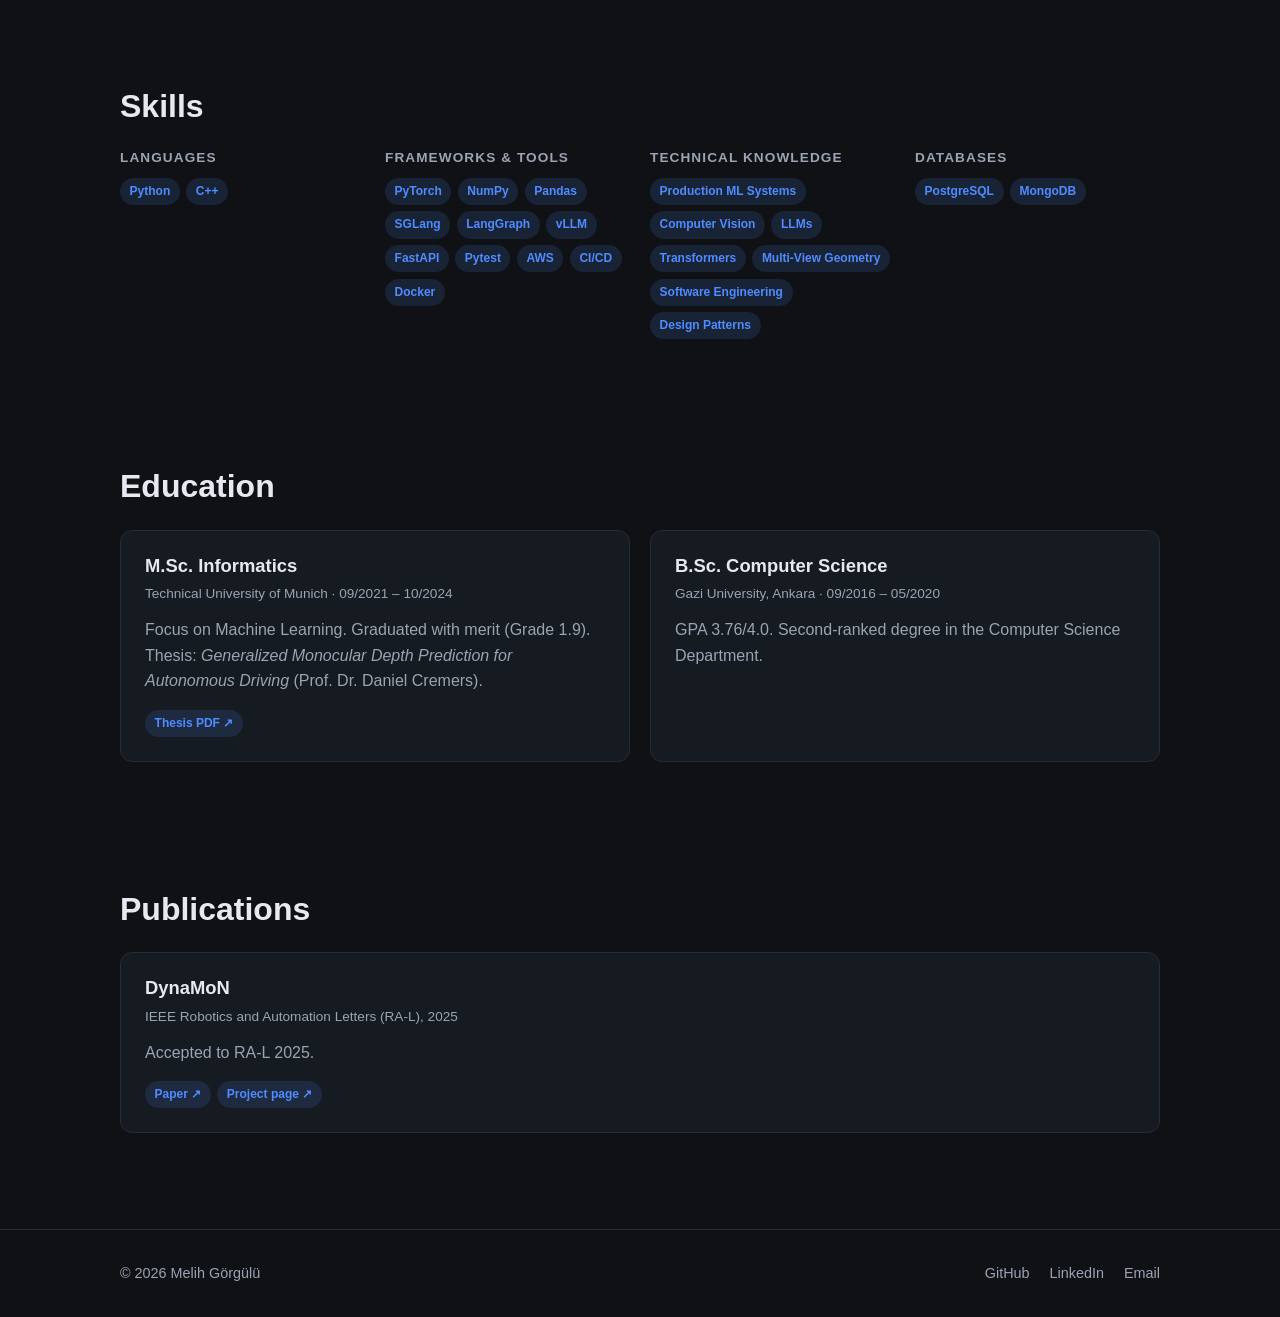
==== commit 019e6922: "Sync Skills section with latest CV Updates skill categories and tags to match the new CV: adds C++, " ====
--- a/index.html
+++ b/index.html
@@ -183,39 +183,42 @@
             <h3>Languages</h3>
             <div class="tags">
               <span class="tag">Python</span>
-              <span class="tag">JavaScript</span>
-            </div>
-          </div>
-          <div class="skill-group">
-            <h3>ML &amp; LLMs</h3>
+              <span class="tag">C++</span>
+            </div>
+          </div>
+          <div class="skill-group">
+            <h3>Frameworks &amp; Tools</h3>
             <div class="tags">
               <span class="tag">PyTorch</span>
-              <span class="tag">Hugging Face</span>
+              <span class="tag">NumPy</span>
+              <span class="tag">Pandas</span>
               <span class="tag">SGLang</span>
               <span class="tag">LangGraph</span>
+              <span class="tag">vLLM</span>
+              <span class="tag">FastAPI</span>
+              <span class="tag">Pytest</span>
+              <span class="tag">AWS</span>
+              <span class="tag">CI/CD</span>
+              <span class="tag">Docker</span>
+            </div>
+          </div>
+          <div class="skill-group">
+            <h3>Technical Knowledge</h3>
+            <div class="tags">
+              <span class="tag">Production ML Systems</span>
+              <span class="tag">Computer Vision</span>
+              <span class="tag">LLMs</span>
               <span class="tag">Transformers</span>
-              <span class="tag">Rasa</span>
-              <span class="tag">Haystack</span>
-            </div>
-          </div>
-          <div class="skill-group">
-            <h3>Data</h3>
-            <div class="tags">
-              <span class="tag">NumPy</span>
-              <span class="tag">Pandas</span>
+              <span class="tag">Multi-View Geometry</span>
+              <span class="tag">Software Engineering</span>
+              <span class="tag">Design Patterns</span>
+            </div>
+          </div>
+          <div class="skill-group">
+            <h3>Databases</h3>
+            <div class="tags">
               <span class="tag">PostgreSQL</span>
               <span class="tag">MongoDB</span>
-            </div>
-          </div>
-          <div class="skill-group">
-            <h3>Engineering</h3>
-            <div class="tags">
-              <span class="tag">FastAPI</span>
-              <span class="tag">Pytest</span>
-              <span class="tag">Docker</span>
-              <span class="tag">AWS</span>
-              <span class="tag">CI/CD</span>
-              <span class="tag">Design Patterns</span>
             </div>
           </div>
         </div>
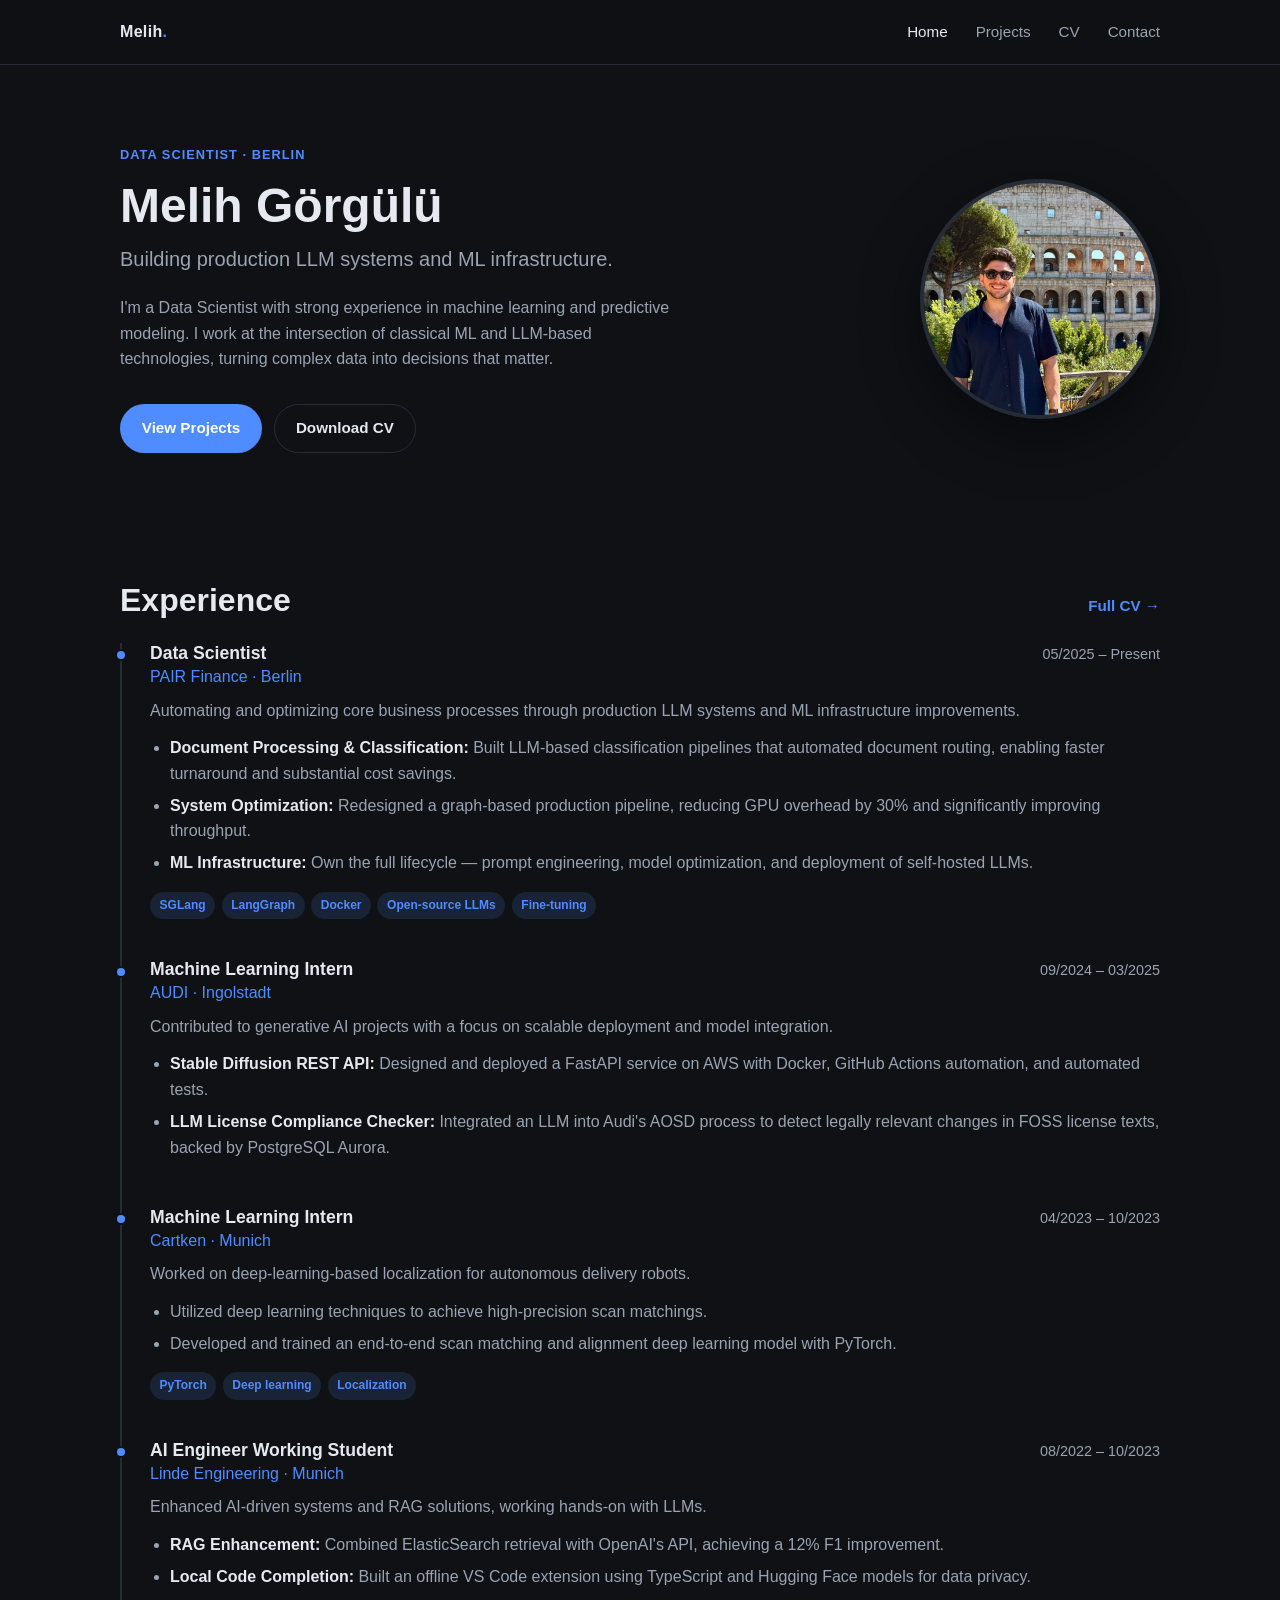
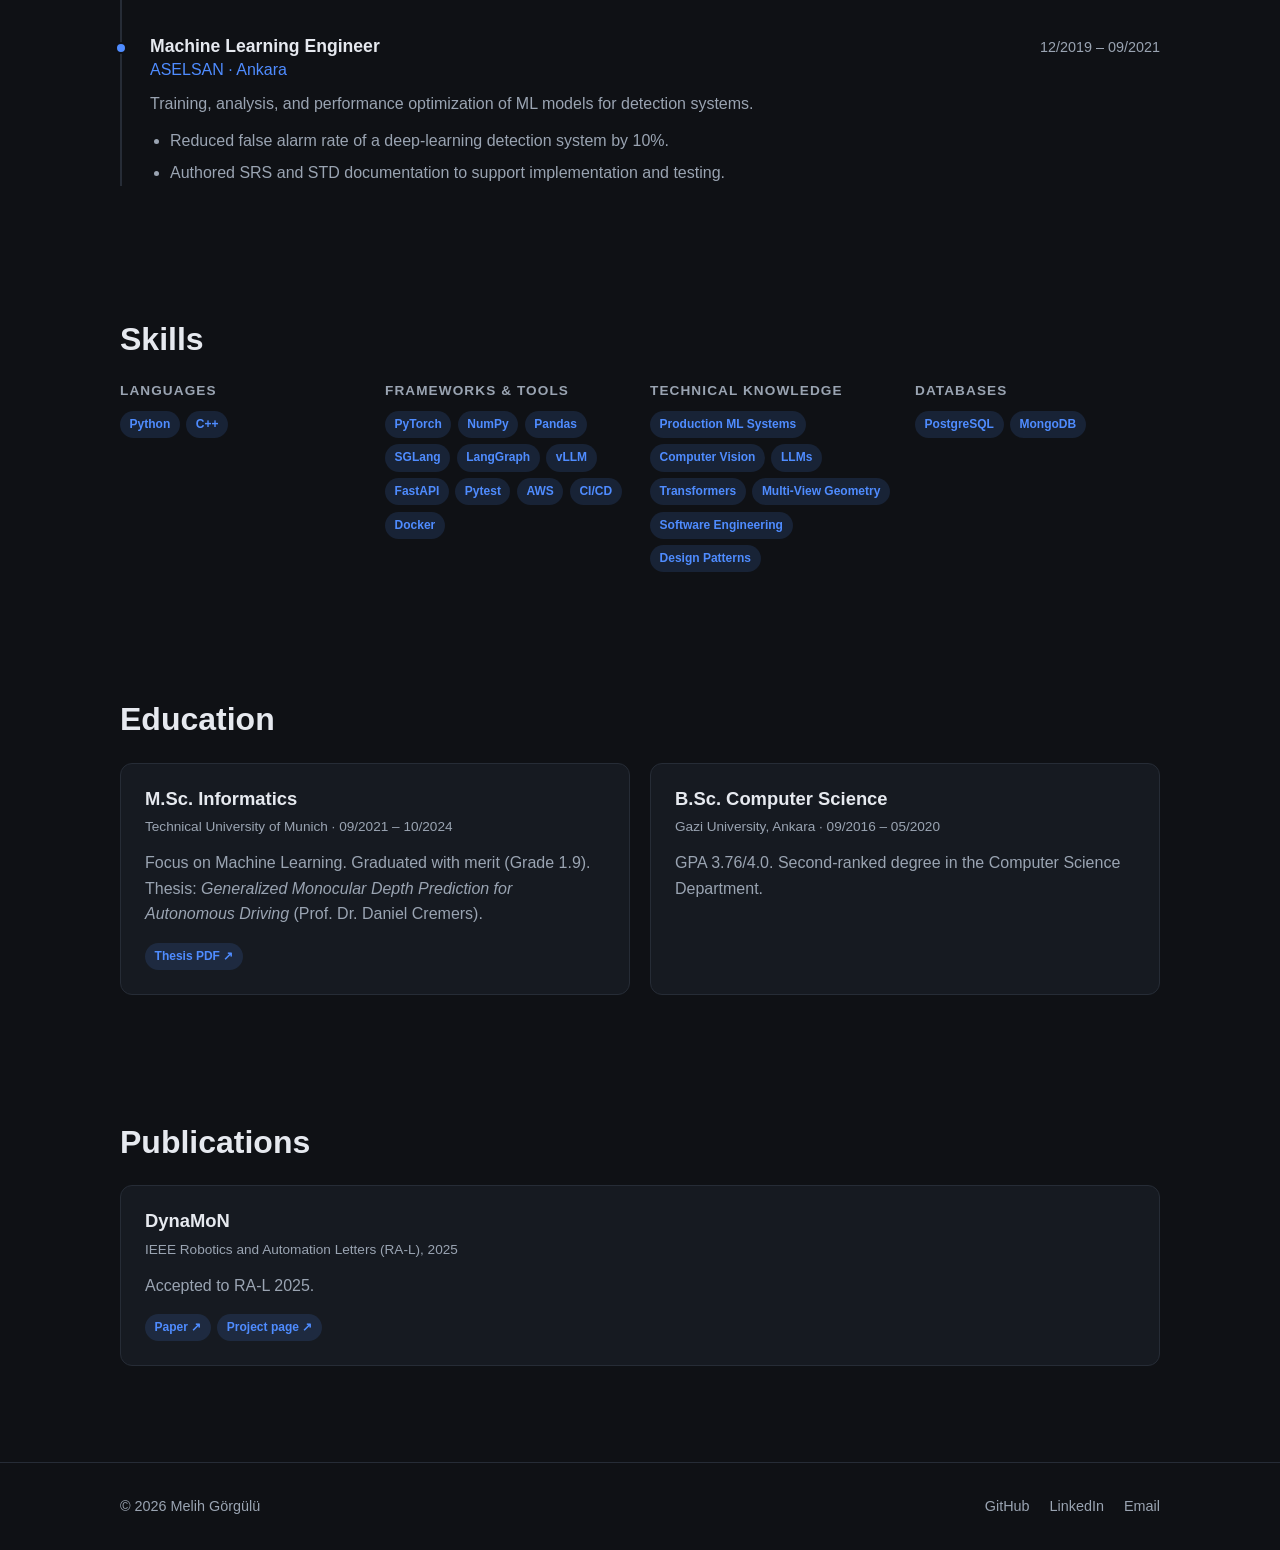
==== commit e51a0fc9: "Add Cartken ML Intern role to experience timeline Adds the Machine Learning Intern role at Cartken (" ====
--- a/index.html
+++ b/index.html
@@ -143,6 +143,26 @@
           <div class="timeline-item">
             <div class="timeline-header">
               <div>
+                <h3>Machine Learning Intern</h3>
+                <span class="company">Cartken · Munich</span>
+              </div>
+              <span class="period">04/2023 – 10/2023</span>
+            </div>
+            <p>Worked on deep-learning-based localization for autonomous delivery robots.</p>
+            <ul>
+              <li>Utilized deep learning techniques to achieve high-precision scan matchings.</li>
+              <li>Developed and trained an end-to-end scan matching and alignment deep learning model with PyTorch.</li>
+            </ul>
+            <div class="tags">
+              <span class="tag">PyTorch</span>
+              <span class="tag">Deep learning</span>
+              <span class="tag">Localization</span>
+            </div>
+          </div>
+
+          <div class="timeline-item">
+            <div class="timeline-header">
+              <div>
                 <h3>AI Engineer Working Student</h3>
                 <span class="company">Linde Engineering · Munich</span>
               </div>
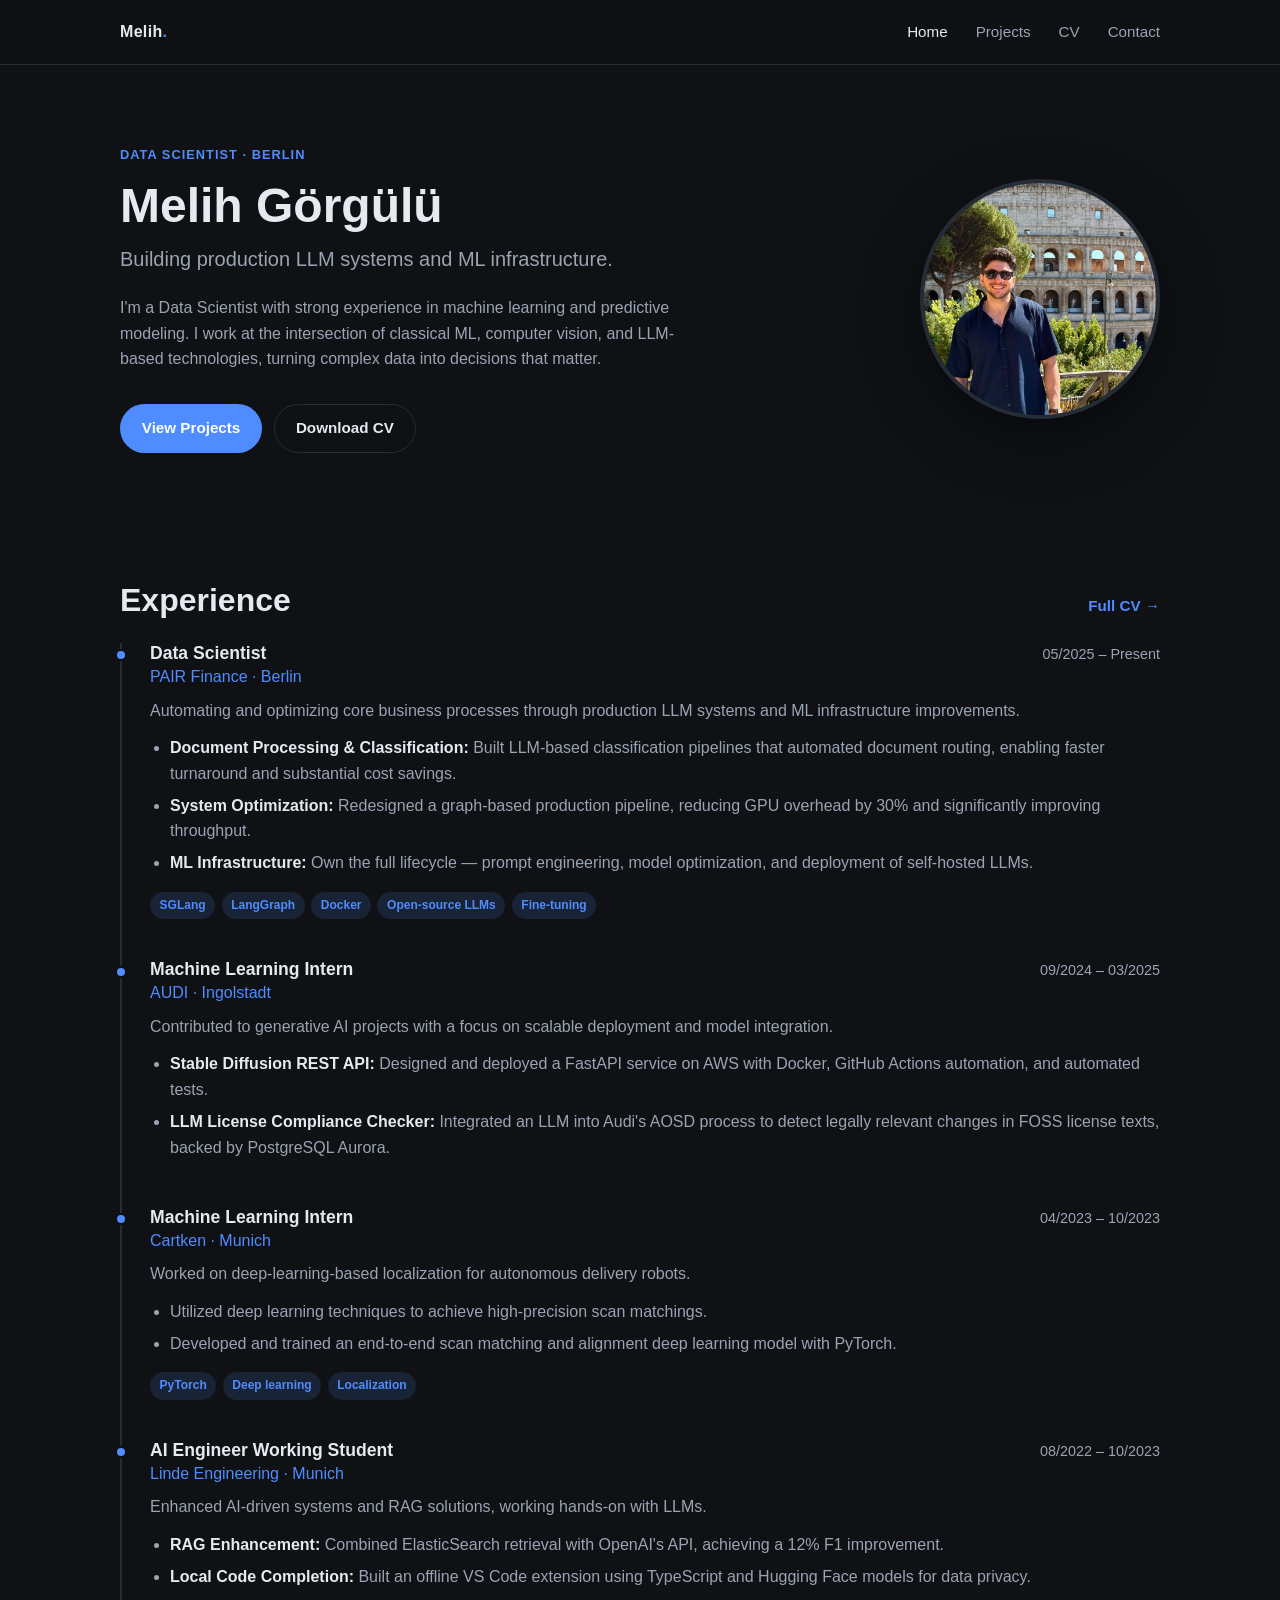
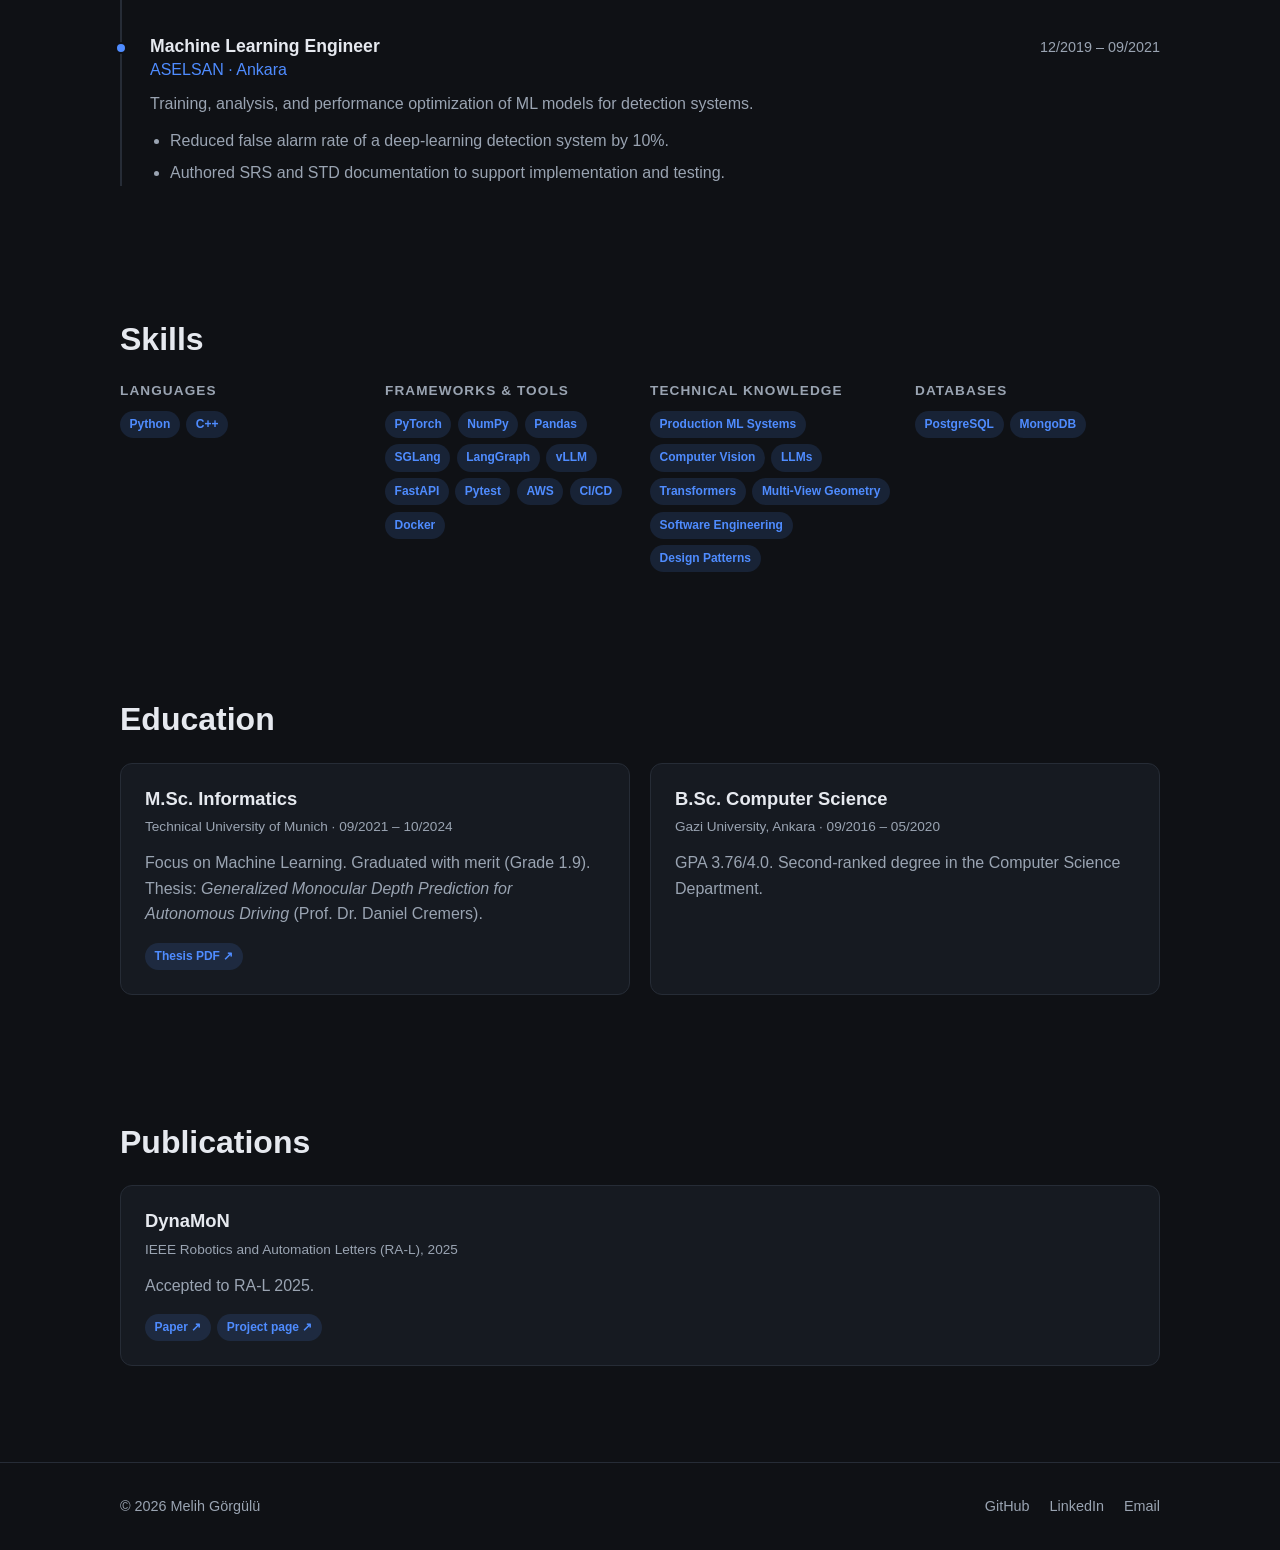
==== commit 9fa6ddd0: "Mention computer vision in homepage profile intro Co-authored-by: Copilot <223556219+Copilot@users.n" ====
--- a/index.html
+++ b/index.html
@@ -78,8 +78,8 @@
           <p class="subtitle">Building production LLM systems and ML infrastructure.</p>
           <p class="lead">
             I'm a Data Scientist with strong experience in machine learning and predictive modeling.
-            I work at the intersection of classical ML and LLM-based technologies, turning complex
-            data into decisions that matter.
+            I work at the intersection of classical ML, computer vision, and LLM-based technologies,
+            turning complex data into decisions that matter.
           </p>
           <div class="hero-actions">
             <a href="projects.html" class="btn btn-primary">View Projects</a>
